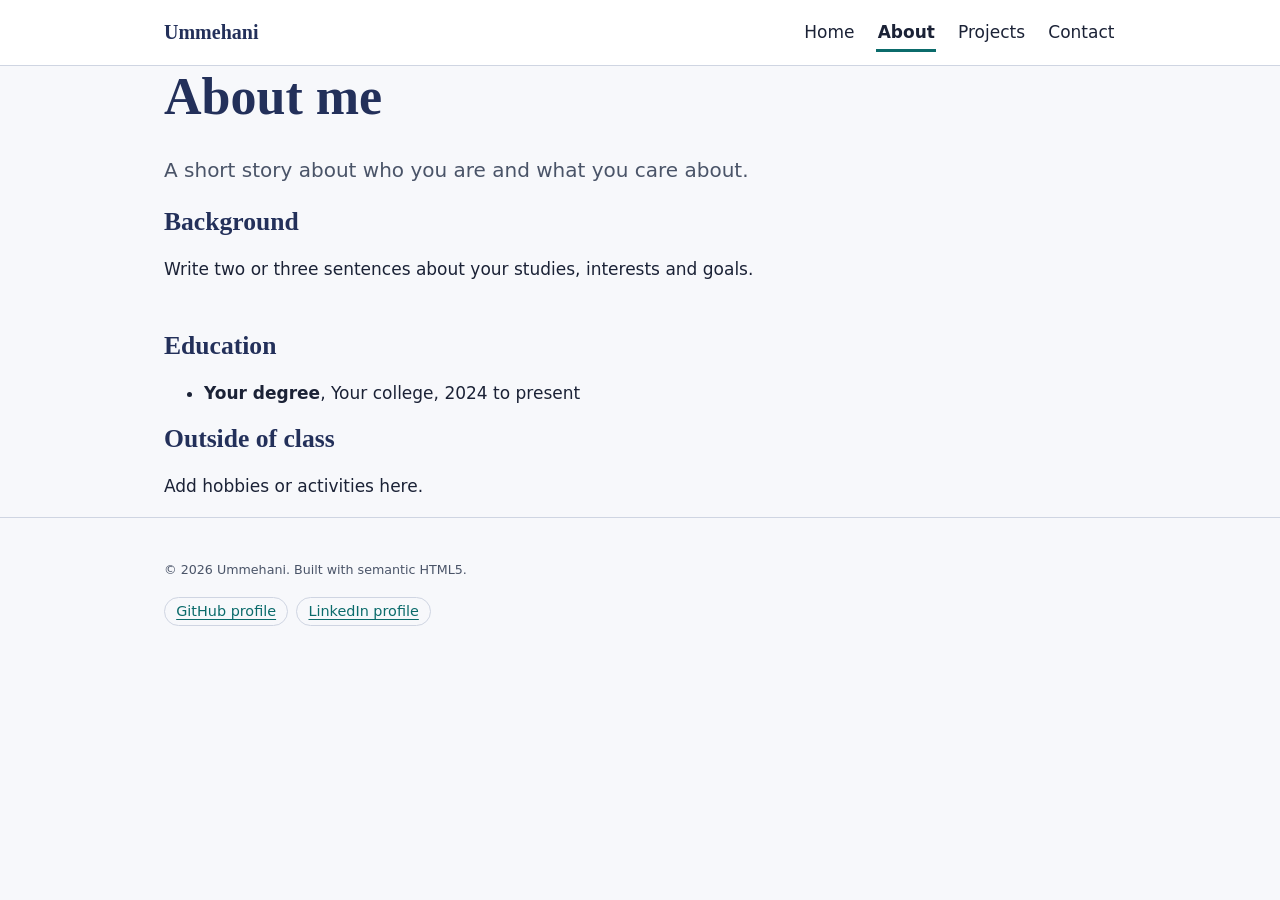
==== about.html @ 4abf3252 "Add portfolio files" ====
<!DOCTYPE html>
<html lang="en">
<head>
<meta charset="utf-8">
<meta name="viewport" content="width=device-width, initial-scale=1">
<title>About | Ummehani – Portfolio</title>
<meta name="description" content="Learn about Ummehani: background, education, skills and interests.">
<meta name="robots" content="index, follow">
<meta name="author" content="Ummehani">
<link rel="canonical" href="https://example.com/about.html">
<meta property="og:type" content="website">
<meta property="og:title" content="About | Ummehani – Portfolio">
<meta property="og:description" content="Learn about Ummehani: background, education, skills and interests.">
<meta property="og:url" content="https://example.com/about.html">
<link rel="stylesheet" href="styles.css">
</head>
<body>
<a class="skip-link" href="#main">Skip to main content</a>
<header class="site-header" role="banner">
<div class="wrap">
<a class="brand" href="index.html">Ummehani</a>
<nav class="nav" aria-label="Primary"><ul><li><a href="index.html">Home</a></li><li><a href="about.html" aria-current="page">About</a></li><li><a href="projects.html">Projects</a></li><li><a href="contact.html">Contact</a></li></ul></nav>
</div>
</header>
<main id="main" class="wrap">
<article aria-labelledby="about-title">
<header>
<h1 id="about-title">About me</h1>
<p class="lead">A short story about who you are and what you care about.</p>
</header>
<section aria-labelledby="bg-title">
<h2 id="bg-title">Background</h2>
<p>Write two or three sentences about your studies, interests and goals.</p>
</section>
<section aria-labelledby="edu-title">
<h2 id="edu-title">Education</h2>
<ul>
<li><strong>Your degree</strong>, Your college, <time datetime="2024">2024</time> to present</li>
</ul>
</section>
<aside aria-labelledby="fun-title">
<h2 id="fun-title">Outside of class</h2>
<p>Add hobbies or activities here.</p>
</aside>
</article>
</main>
<footer class="site-footer" role="contentinfo">
<div class="wrap">
<p><small>&copy; 2026 Ummehani. Built with semantic HTML5.</small></p>
<nav aria-label="Social links"><ul class="tags">
<li><a href="https://github.com/your-username">GitHub profile</a></li>
<li><a href="https://www.linkedin.com/in/your-username">LinkedIn profile</a></li>
</ul></nav>
</div>
</footer>

</body>
</html>
---- styles.css ----
:root{--bg:#f7f8fb;--surface:#fff;--ink:#1b2236;--muted:#4a5468;--brand:#23305a;--accent:#0b6b6b;--line:#cfd5e2;--focus:#b45309}
@media (prefers-color-scheme:dark){:root{--bg:#10141f;--surface:#181e2e;--ink:#eef1f8;--muted:#b7bfd1;--brand:#9db4ff;--accent:#5fd0c8;--line:#34405c;--focus:#fbbf24}}
*{box-sizing:border-box}
html{scroll-behavior:smooth}
body{margin:0;background:var(--bg);color:var(--ink);font:1.0625rem/1.65 system-ui,-apple-system,"Segoe UI",Roboto,sans-serif}
h1,h2,h3{font-family:"Iowan Old Style",Georgia,serif;line-height:1.2;color:var(--brand);margin:0 0 .5em}
h1{font-size:clamp(2rem,5vw,3.25rem)}h2{font-size:1.6rem}h3{font-size:1.2rem}
a{color:var(--accent);text-underline-offset:3px}
a:focus-visible,button:focus-visible,input:focus-visible,textarea:focus-visible,select:focus-visible{outline:3px solid var(--focus);outline-offset:3px}
.skip-link{position:absolute;left:1rem;top:-4rem;background:var(--brand);color:var(--bg);padding:.6rem 1rem;z-index:10}
.skip-link:focus{top:1rem}
.wrap{max-width:62rem;margin:0 auto;padding:0 1.25rem}
.site-header{border-bottom:1px solid var(--line);background:var(--surface)}
.site-header .wrap{display:flex;flex-wrap:wrap;gap:1rem;align-items:center;justify-content:space-between;padding-block:1rem}
.brand{font-family:Georgia,serif;font-weight:700;font-size:1.25rem;color:var(--brand);text-decoration:none}
.nav ul{display:flex;flex-wrap:wrap;gap:.25rem 1.25rem;list-style:none;margin:0;padding:0}
.nav a{color:var(--ink);text-decoration:none;padding:.4rem .1rem;border-bottom:3px solid transparent}
.nav a:hover{border-color:var(--line)}
.nav a[aria-current="page"]{border-color:var(--accent);font-weight:600}
main{padding-block:3rem}
.lead{font-size:1.25rem;color:var(--muted);max-width:40rem}
.btn{display:inline-block;background:var(--brand);color:var(--bg);padding:.75rem 1.4rem;border:0;border-radius:6px;font:inherit;font-weight:600;text-decoration:none;cursor:pointer}
.btn:hover{filter:brightness(1.15)}
.grid{display:grid;gap:1.5rem;grid-template-columns:repeat(auto-fit,minmax(16rem,1fr));margin-top:1.5rem}
article.card{background:var(--surface);border:1px solid var(--line);border-radius:8px;padding:1.25rem}
.tags{list-style:none;display:flex;flex-wrap:wrap;gap:.5rem;padding:0;margin:.75rem 0 0}
.tags li{border:1px solid var(--line);border-radius:99px;padding:.1rem .7rem;font-size:.9rem;color:var(--muted)}
section+section{margin-top:3rem}
form{display:grid;gap:1.25rem;max-width:36rem}
fieldset{border:1px solid var(--line);border-radius:8px;padding:1.25rem;display:grid;gap:1.25rem}
legend{font-weight:700;padding:0 .5rem;color:var(--brand)}
label{display:block;font-weight:600;margin-bottom:.3rem}
.hint{display:block;font-weight:400;color:var(--muted);font-size:.9rem}
input,textarea,select{width:100%;font:inherit;color:var(--ink);background:var(--surface);border:2px solid var(--muted);border-radius:6px;padding:.65rem .75rem}
.req{color:var(--accent)}
.status{padding:.75rem 1rem;border-left:4px solid var(--accent);background:var(--surface)}
.status:empty{display:none}
.site-footer{border-top:1px solid var(--line);padding-block:1.5rem;color:var(--muted);font-size:.95rem}
@media (prefers-reduced-motion:reduce){html{scroll-behavior:auto}*{transition:none!important}}
.visually-hidden{position:absolute!important;width:1px;height:1px;overflow:hidden;clip:rect(0 0 0 0);white-space:nowrap}
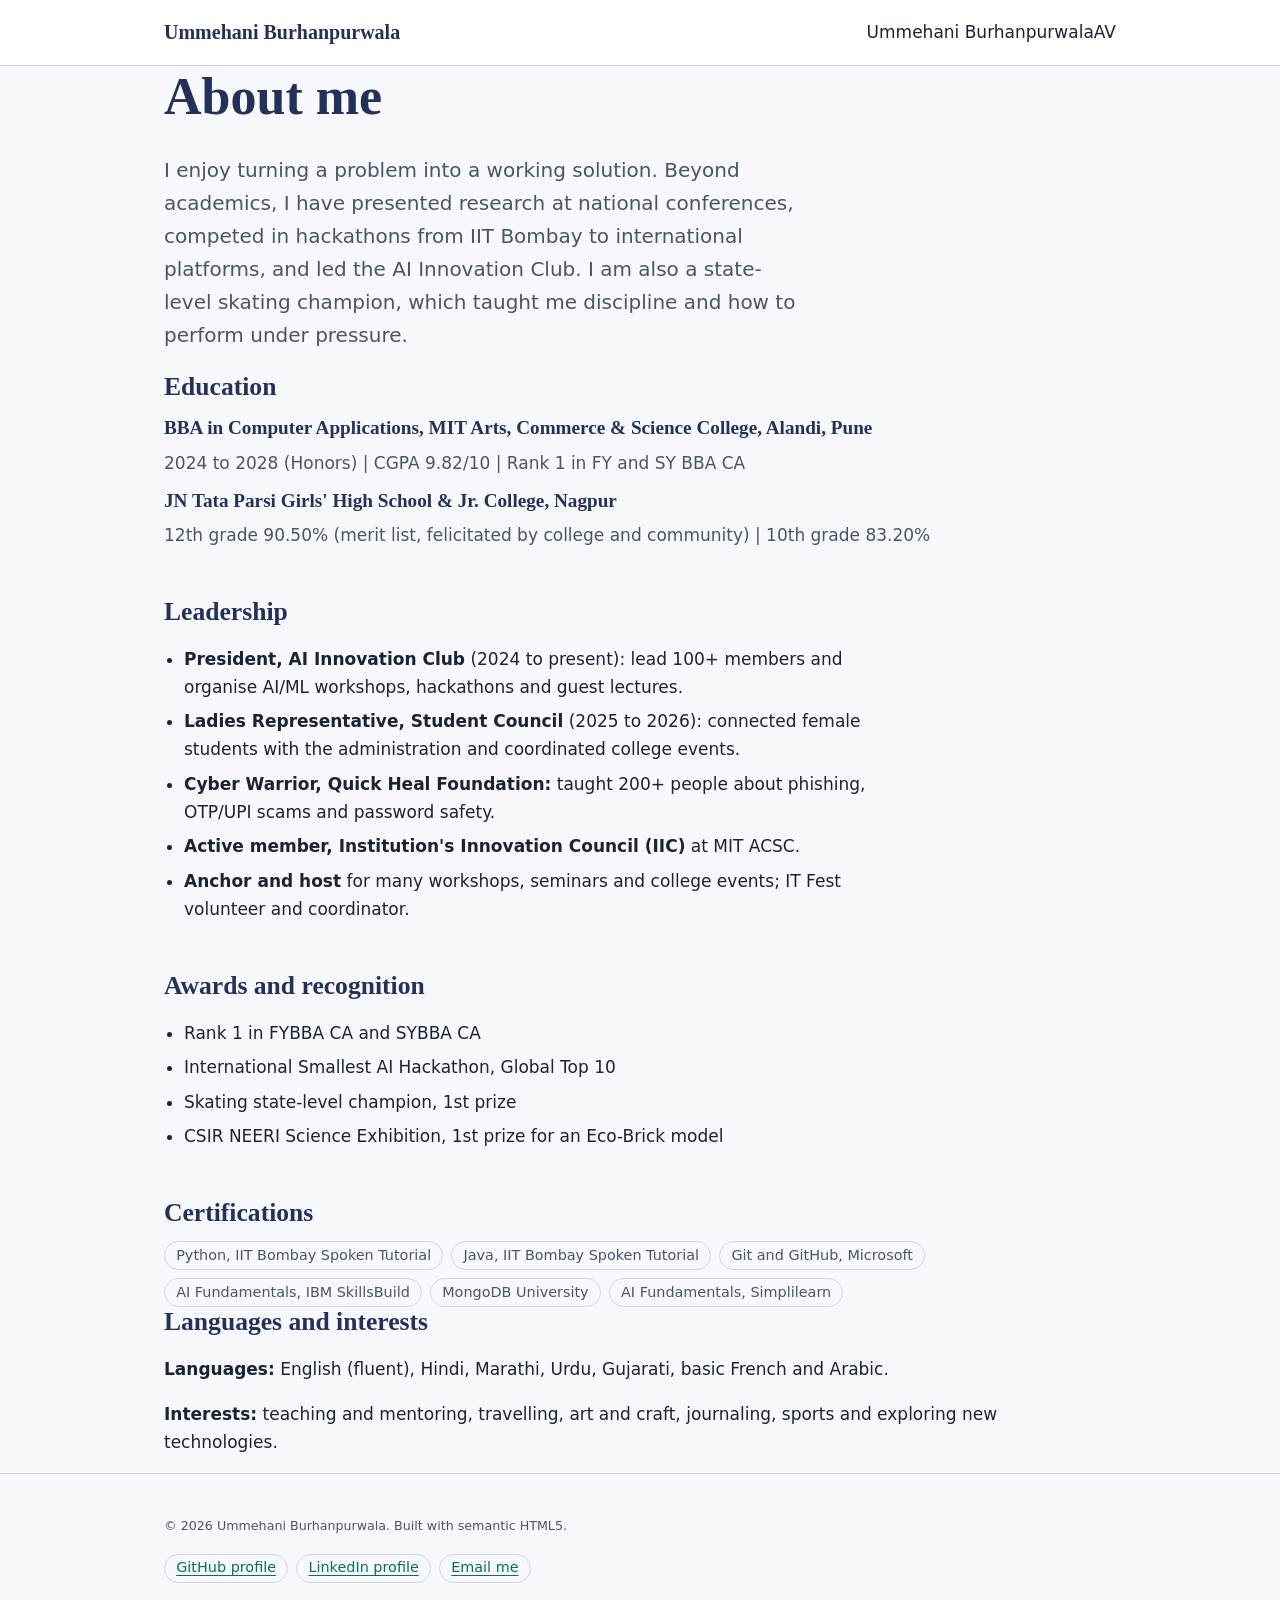
==== commit a9fb9c0c: "Update portfolio with resume details" ====
--- a/about.html
+++ b/about.html
@@ -3,53 +3,77 @@
 <head>
 <meta charset="utf-8">
 <meta name="viewport" content="width=device-width, initial-scale=1">
-<title>About | Ummehani – Portfolio</title>
-<meta name="description" content="Learn about Ummehani: background, education, skills and interests.">
+<title>About | Ummehani Burhanpurwala – Portfolio</title>
+<meta name="description" content="About Ummehani Burhanpurwala: education, leadership, awards, certifications and interests.">
 <meta name="robots" content="index, follow">
-<meta name="author" content="Ummehani">
-<link rel="canonical" href="https://example.com/about.html">
+<meta name="author" content="Ummehani Burhanpurwala">
+<link rel="canonical" href="https://ummehani-burhanpurwala.github.io/thiranex_portfoilio/about.html">
 <meta property="og:type" content="website">
-<meta property="og:title" content="About | Ummehani – Portfolio">
-<meta property="og:description" content="Learn about Ummehani: background, education, skills and interests.">
-<meta property="og:url" content="https://example.com/about.html">
+<meta property="og:title" content="About | Ummehani Burhanpurwala – Portfolio">
+<meta property="og:description" content="About Ummehani Burhanpurwala: education, leadership, awards, certifications and interests.">
+<meta property="og:url" content="https://ummehani-burhanpurwala.github.io/thiranex_portfoilio/about.html">
 <link rel="stylesheet" href="styles.css">
 </head>
 <body>
 <a class="skip-link" href="#main">Skip to main content</a>
 <header class="site-header" role="banner">
 <div class="wrap">
-<a class="brand" href="index.html">Ummehani</a>
-<nav class="nav" aria-label="Primary"><ul><li><a href="index.html">Home</a></li><li><a href="about.html" aria-current="page">About</a></li><li><a href="projects.html">Projects</a></li><li><a href="contact.html">Contact</a></li></ul></nav>
+<a class="brand" href="index.html">Ummehani Burhanpurwala</a>
+<nav class="nav" aria-label="Primary"><ul>Ummehani BurhanpurwalaAV</ul></nav>
 </div>
 </header>
 <main id="main" class="wrap">
 <article aria-labelledby="about-title">
 <header>
 <h1 id="about-title">About me</h1>
-<p class="lead">A short story about who you are and what you care about.</p>
+<p class="lead">I enjoy turning a problem into a working solution. Beyond academics, I have presented research at national conferences, competed in hackathons from IIT Bombay to international platforms, and led the AI Innovation Club. I am also a state-level skating champion, which taught me discipline and how to perform under pressure.</p>
 </header>
-<section aria-labelledby="bg-title">
-<h2 id="bg-title">Background</h2>
-<p>Write two or three sentences about your studies, interests and goals.</p>
-</section>
 <section aria-labelledby="edu-title">
 <h2 id="edu-title">Education</h2>
-<ul>
-<li><strong>Your degree</strong>, Your college, <time datetime="2024">2024</time> to present</li>
+<h3>BBA in Computer Applications, MIT Arts, Commerce &amp; Science College, Alandi, Pune</h3>
+<p class="meta"><time datetime="2024">2024</time> to <time datetime="2028">2028</time> (Honors) | CGPA 9.82/10 | Rank 1 in FY and SY BBA CA</p>
+<h3>JN Tata Parsi Girls' High School &amp; Jr. College, Nagpur</h3>
+<p class="meta">12th grade 90.50% (merit list, felicitated by college and community) | 10th grade 83.20%</p>
+</section>
+<section aria-labelledby="lead-title">
+<h2 id="lead-title">Leadership</h2>
+<ul class="list">
+<li><strong>President, AI Innovation Club</strong> (2024 to present): lead 100+ members and organise AI/ML workshops, hackathons and guest lectures.</li>
+<li><strong>Ladies Representative, Student Council</strong> (2025 to 2026): connected female students with the administration and coordinated college events.</li>
+<li><strong>Cyber Warrior, Quick Heal Foundation:</strong> taught 200+ people about phishing, OTP/UPI scams and password safety.</li>
+<li><strong>Active member, Institution's Innovation Council (IIC)</strong> at MIT ACSC.</li>
+<li><strong>Anchor and host</strong> for many workshops, seminars and college events; IT Fest volunteer and coordinator.</li>
 </ul>
 </section>
-<aside aria-labelledby="fun-title">
-<h2 id="fun-title">Outside of class</h2>
-<p>Add hobbies or activities here.</p>
+<section aria-labelledby="award-title">
+<h2 id="award-title">Awards and recognition</h2>
+<ul class="list">
+<li>Rank 1 in FYBBA CA and SYBBA CA</li>
+<li>International Smallest AI Hackathon, Global Top 10</li>
+<li>Skating state-level champion, 1st prize</li>
+<li>CSIR NEERI Science Exhibition, 1st prize for an Eco-Brick model</li>
+</ul>
+</section>
+<section aria-labelledby="cert-title">
+<h2 id="cert-title">Certifications</h2>
+<ul class="tags">
+<li>Python, IIT Bombay Spoken Tutorial</li><li>Java, IIT Bombay Spoken Tutorial</li><li>Git and GitHub, Microsoft</li><li>AI Fundamentals, IBM SkillsBuild</li><li>MongoDB University</li><li>AI Fundamentals, Simplilearn</li>
+</ul>
+</section>
+<aside aria-labelledby="more-title">
+<h2 id="more-title">Languages and interests</h2>
+<p><strong>Languages:</strong> English (fluent), Hindi, Marathi, Urdu, Gujarati, basic French and Arabic.</p>
+<p><strong>Interests:</strong> teaching and mentoring, travelling, art and craft, journaling, sports and exploring new technologies.</p>
 </aside>
 </article>
 </main>
 <footer class="site-footer" role="contentinfo">
 <div class="wrap">
-<p><small>&copy; 2026 Ummehani. Built with semantic HTML5.</small></p>
+<p><small>&copy; 2026 Ummehani Burhanpurwala. Built with semantic HTML5.</small></p>
 <nav aria-label="Social links"><ul class="tags">
-<li><a href="https://github.com/your-username">GitHub profile</a></li>
-<li><a href="https://www.linkedin.com/in/your-username">LinkedIn profile</a></li>
+<li><a href="https://github.com/Ummehani-Burhanpurwala">GitHub profile</a></li>
+<li><a href="https://www.linkedin.com/in/ummehani-burhanpurwala">LinkedIn profile</a></li>
+<li><a href="mailto:ummehaniburhanpurwala8@gmail.com">Email me</a></li>
 </ul></nav>
 </div>
 </footer>
--- a/styles.css
+++ b/styles.css
@@ -38,3 +38,8 @@
 .site-footer{border-top:1px solid var(--line);padding-block:1.5rem;color:var(--muted);font-size:.95rem}
 @media (prefers-reduced-motion:reduce){html{scroll-behavior:auto}*{transition:none!important}}
 .visually-hidden{position:absolute!important;width:1px;height:1px;overflow:hidden;clip:rect(0 0 0 0);white-space:nowrap}
+.meta{color:var(--muted);margin:0 0 .75rem}
+ul.list{padding-left:1.25rem;max-width:44rem}
+ul.list li{margin-bottom:.4rem}
+.stats{display:flex;flex-wrap:wrap;gap:1rem 2.5rem;margin:1.5rem 0 0;padding:0;list-style:none}
+.stats strong{display:block;font-family:Georgia,serif;font-size:1.6rem;color:var(--brand)}
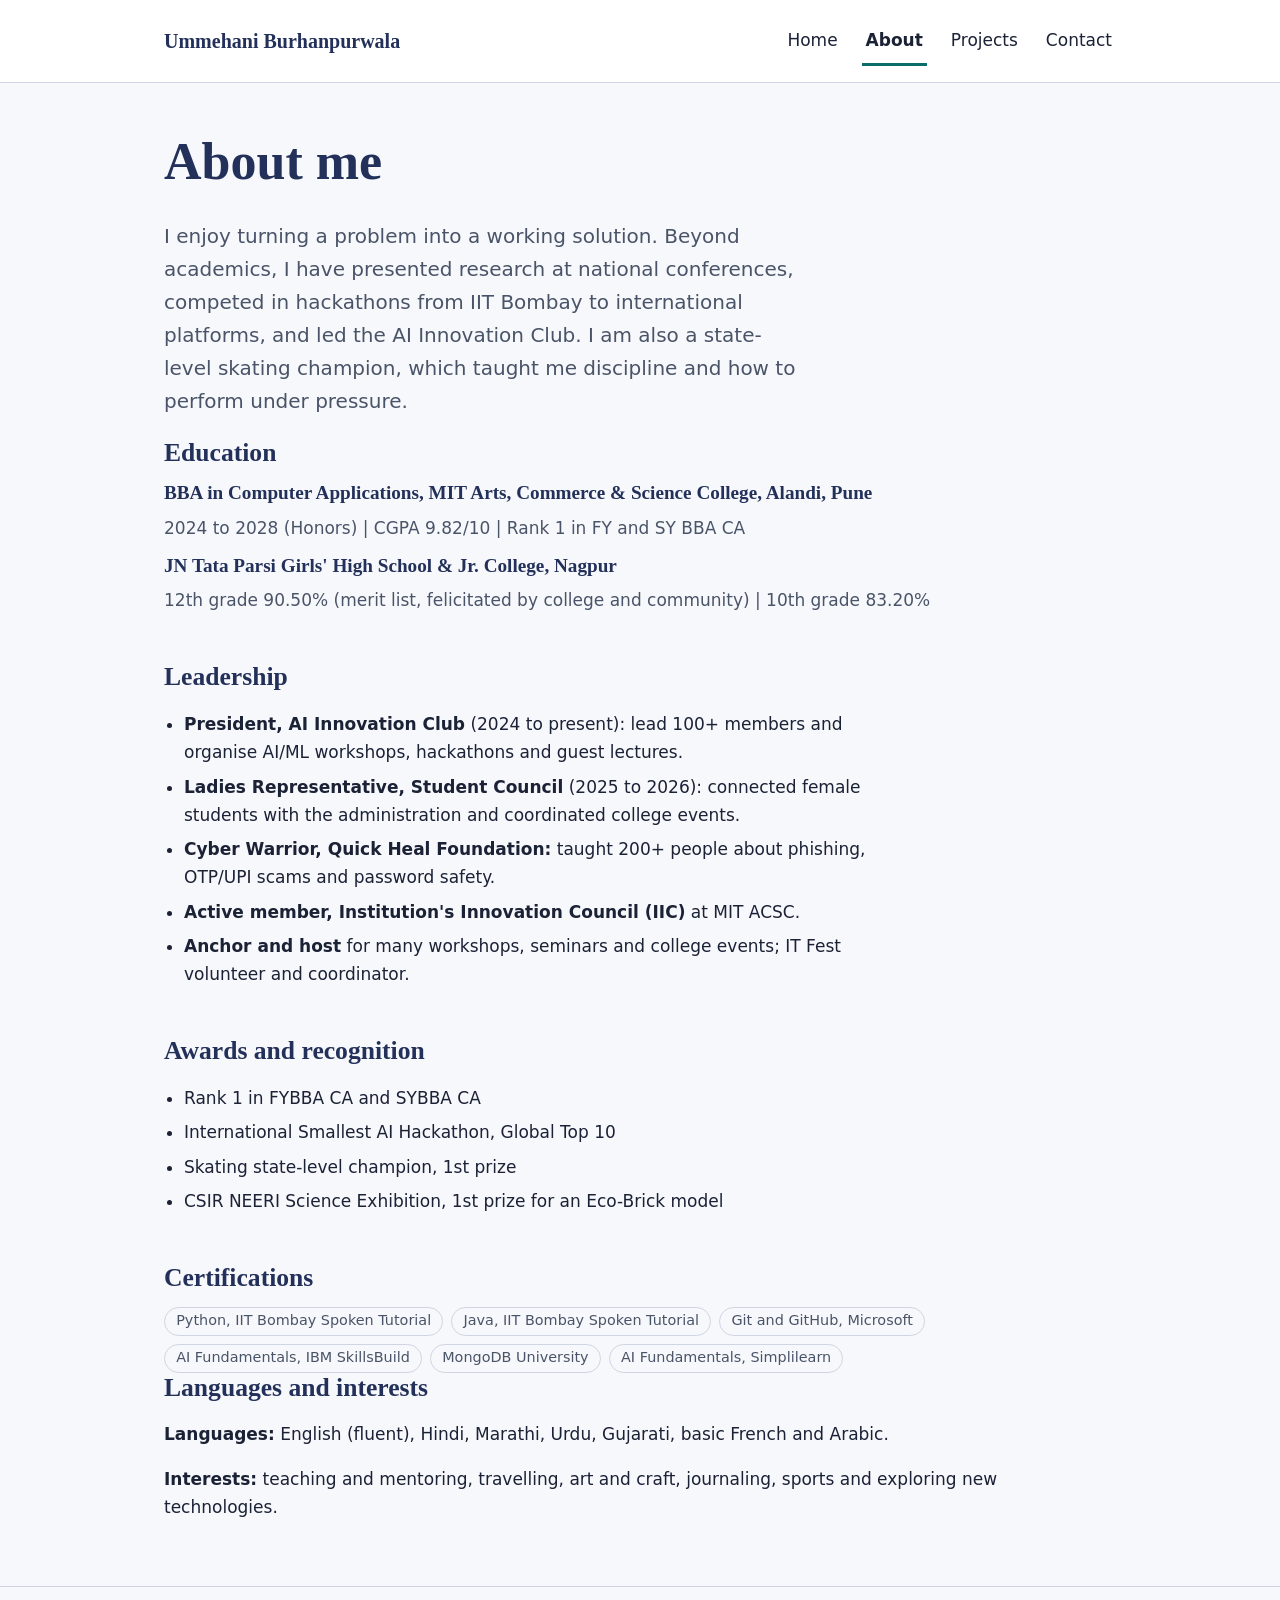
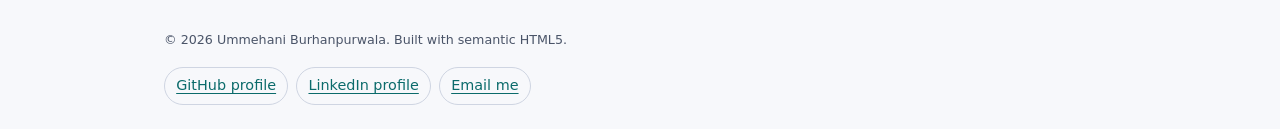
==== commit 2fdd7724: "Fix navigation and spacing bugs" ====
--- a/about.html
+++ b/about.html
@@ -12,6 +12,9 @@
 <meta property="og:title" content="About | Ummehani Burhanpurwala – Portfolio">
 <meta property="og:description" content="About Ummehani Burhanpurwala: education, leadership, awards, certifications and interests.">
 <meta property="og:url" content="https://ummehani-burhanpurwala.github.io/thiranex_portfoilio/about.html">
+<link rel="icon" href="data:image/svg+xml,%3Csvg xmlns=%27http://www.w3.org/2000/svg%27 viewBox=%270 0 100 100%27%3E%3Crect width=%27100%27 height=%27100%27 rx=%2722%27 fill=%27%2323305a%27/%3E%3Ctext x=%2750%27 y=%2772%27 font-size=%2760%27 text-anchor=%27middle%27 fill=%27white%27 font-family=%27Georgia%27%3EU%3C/text%3E%3C/svg%3E">
+<meta name="theme-color" content="#23305a">
+<meta name="color-scheme" content="light dark">
 <link rel="stylesheet" href="styles.css">
 </head>
 <body>
@@ -19,7 +22,7 @@
 <header class="site-header" role="banner">
 <div class="wrap">
 <a class="brand" href="index.html">Ummehani Burhanpurwala</a>
-<nav class="nav" aria-label="Primary"><ul>Ummehani BurhanpurwalaAV</ul></nav>
+<nav class="nav" aria-label="Primary"><ul><li><a href="index.html">Home</a></li><li><a href="about.html" aria-current="page">About</a></li><li><a href="projects.html">Projects</a></li><li><a href="contact.html">Contact</a></li></ul></nav>
 </div>
 </header>
 <main id="main" class="wrap">
--- a/styles.css
+++ b/styles.css
@@ -17,7 +17,7 @@
 .nav a{color:var(--ink);text-decoration:none;padding:.4rem .1rem;border-bottom:3px solid transparent}
 .nav a:hover{border-color:var(--line)}
 .nav a[aria-current="page"]{border-color:var(--accent);font-weight:600}
-main{padding-block:3rem}
+main.wrap{padding-top:3rem;padding-bottom:3rem}
 .lead{font-size:1.25rem;color:var(--muted);max-width:40rem}
 .btn{display:inline-block;background:var(--brand);color:var(--bg);padding:.75rem 1.4rem;border:0;border-radius:6px;font:inherit;font-weight:600;text-decoration:none;cursor:pointer}
 .btn:hover{filter:brightness(1.15)}
@@ -43,3 +43,7 @@
 ul.list li{margin-bottom:.4rem}
 .stats{display:flex;flex-wrap:wrap;gap:1rem 2.5rem;margin:1.5rem 0 0;padding:0;list-style:none}
 .stats strong{display:block;font-family:Georgia,serif;font-size:1.6rem;color:var(--brand)}
+.tags+h3{margin-top:1.75rem}
+.nav a{display:inline-block;padding:.6rem .25rem}
+.site-footer a{display:inline-block;padding:.3rem 0}
+.card h3{margin-top:0}
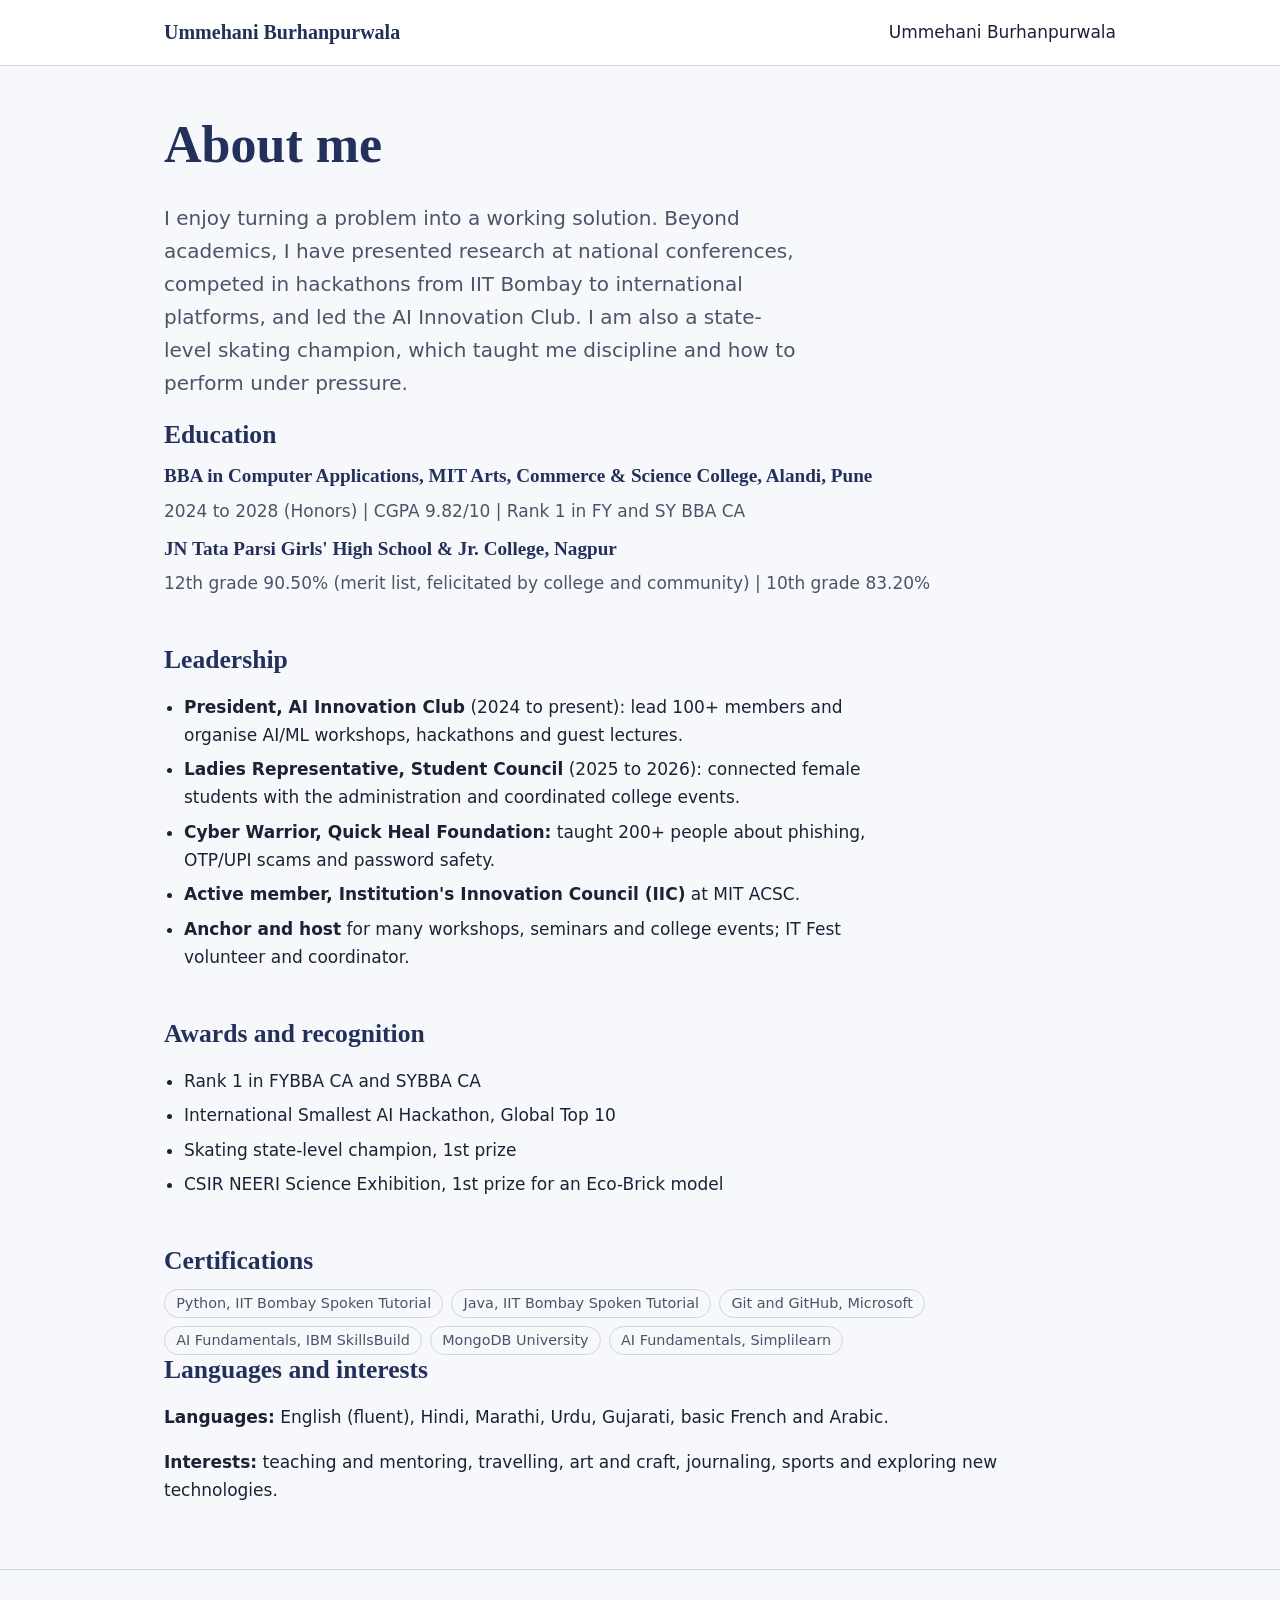
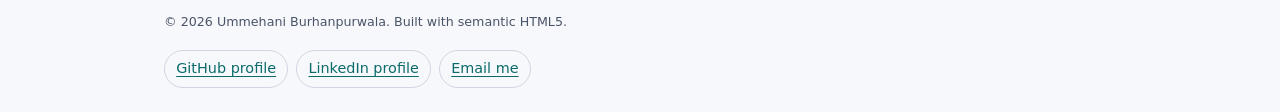
==== commit 0f602838: "Update about.html" ====
--- a/about.html
+++ b/about.html
@@ -12,9 +12,6 @@
 <meta property="og:title" content="About | Ummehani Burhanpurwala – Portfolio">
 <meta property="og:description" content="About Ummehani Burhanpurwala: education, leadership, awards, certifications and interests.">
 <meta property="og:url" content="https://ummehani-burhanpurwala.github.io/thiranex_portfoilio/about.html">
-<link rel="icon" href="data:image/svg+xml,%3Csvg xmlns=%27http://www.w3.org/2000/svg%27 viewBox=%270 0 100 100%27%3E%3Crect width=%27100%27 height=%27100%27 rx=%2722%27 fill=%27%2323305a%27/%3E%3Ctext x=%2750%27 y=%2772%27 font-size=%2760%27 text-anchor=%27middle%27 fill=%27white%27 font-family=%27Georgia%27%3EU%3C/text%3E%3C/svg%3E">
-<meta name="theme-color" content="#23305a">
-<meta name="color-scheme" content="light dark">
 <link rel="stylesheet" href="styles.css">
 </head>
 <body>
@@ -22,7 +19,7 @@
 <header class="site-header" role="banner">
 <div class="wrap">
 <a class="brand" href="index.html">Ummehani Burhanpurwala</a>
-<nav class="nav" aria-label="Primary"><ul><li><a href="index.html">Home</a></li><li><a href="about.html" aria-current="page">About</a></li><li><a href="projects.html">Projects</a></li><li><a href="contact.html">Contact</a></li></ul></nav>
+<nav class="nav" aria-label="Primary"><ul>Ummehani Burhanpurwala</ul></nav>
 </div>
 </header>
 <main id="main" class="wrap">
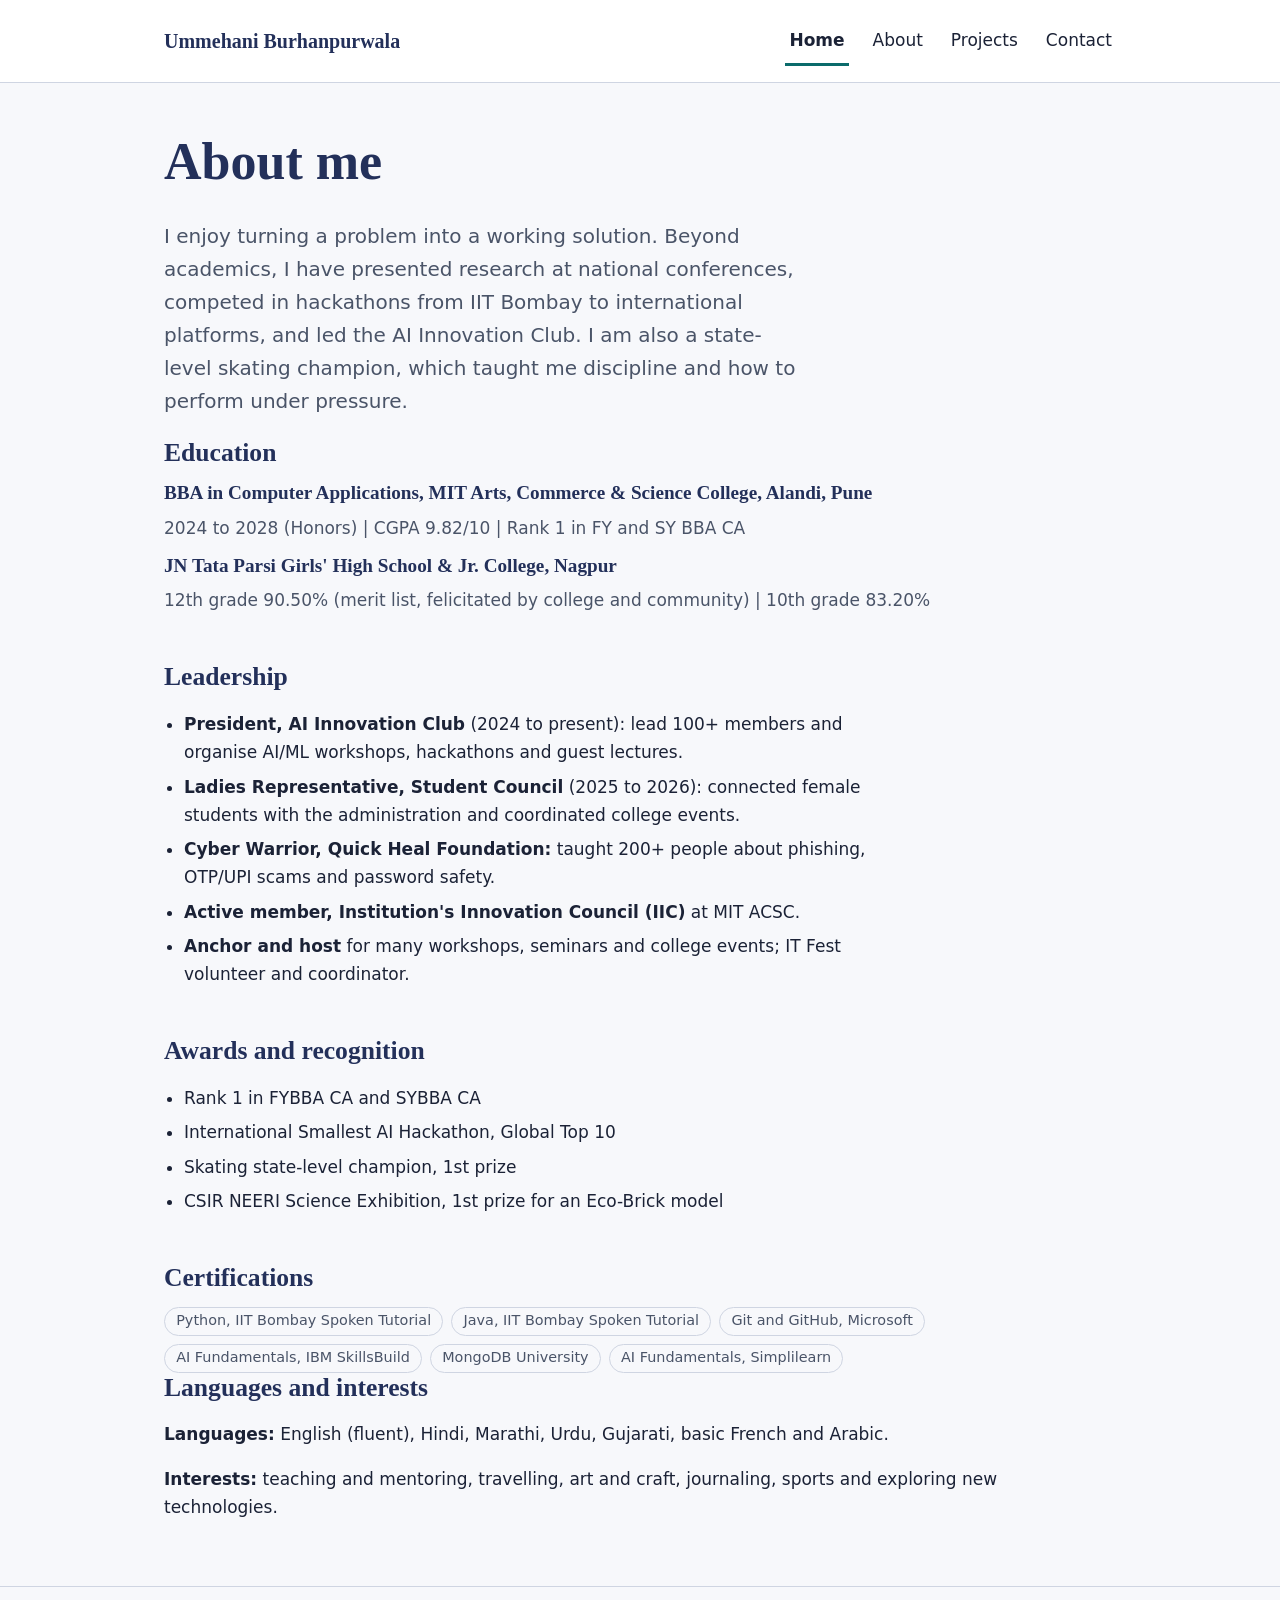
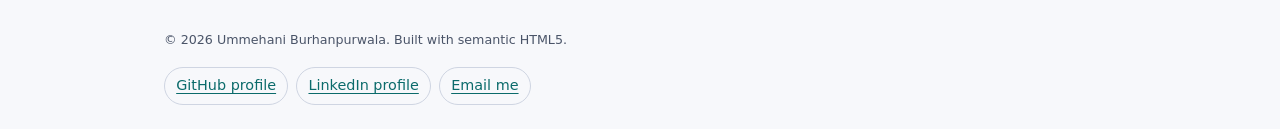
==== commit 6e406720: "Update about.html" ====
--- a/about.html
+++ b/about.html
@@ -19,7 +19,7 @@
 <header class="site-header" role="banner">
 <div class="wrap">
 <a class="brand" href="index.html">Ummehani Burhanpurwala</a>
-<nav class="nav" aria-label="Primary"><ul>Ummehani Burhanpurwala</ul></nav>
+<nav class="nav" aria-label="Primary"><ul><li><a href="index.html" aria-current="page">Home</a></li><li><a href="about.html">About</a></li><li><a href="projects.html">Projects</a></li><li><a href="contact.html">Contact</a></li></ul></nav>
 </div>
 </header>
 <main id="main" class="wrap">
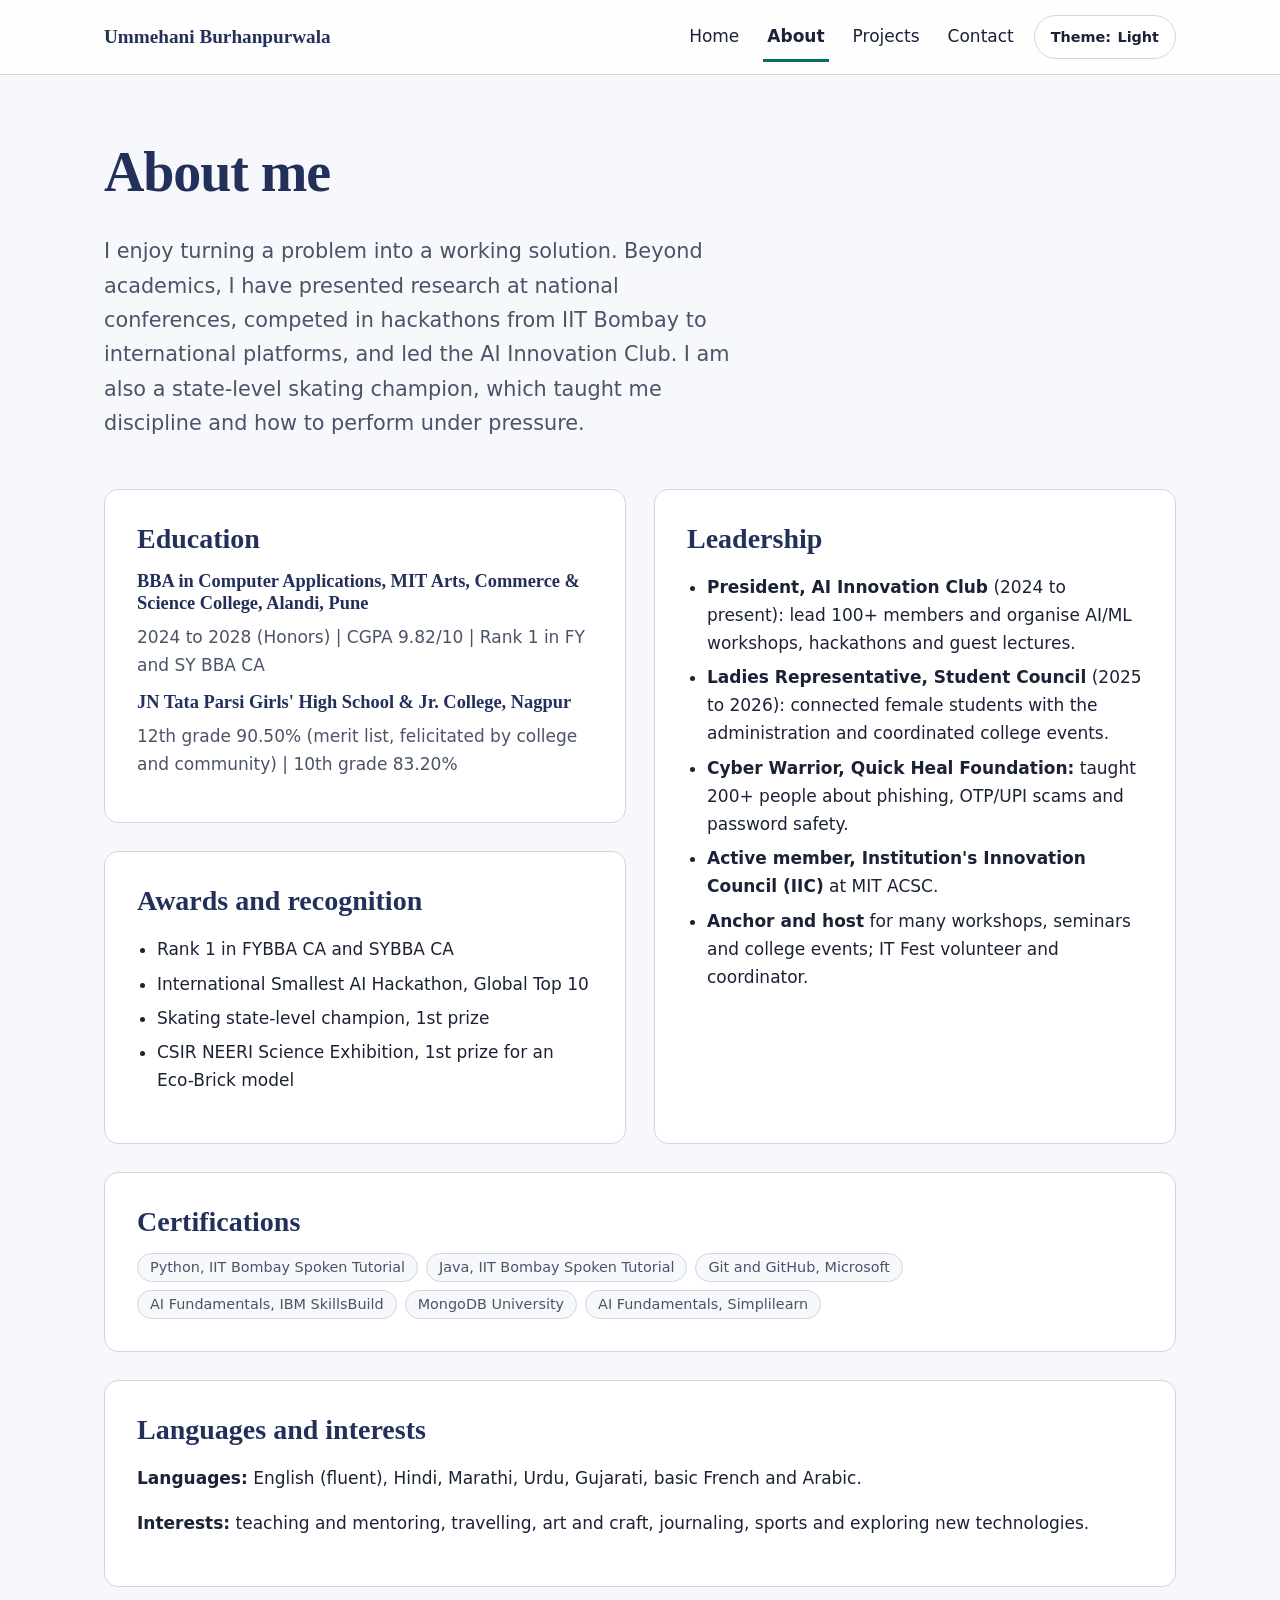
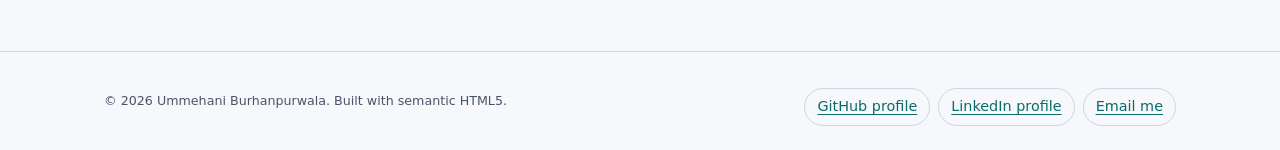
==== commit 4abdda37: "Add files via upload" ====
--- a/about.html
+++ b/about.html
@@ -12,14 +12,19 @@
 <meta property="og:title" content="About | Ummehani Burhanpurwala – Portfolio">
 <meta property="og:description" content="About Ummehani Burhanpurwala: education, leadership, awards, certifications and interests.">
 <meta property="og:url" content="https://ummehani-burhanpurwala.github.io/thiranex_portfoilio/about.html">
+<link rel="icon" href="data:image/svg+xml,%3Csvg xmlns=%27http://www.w3.org/2000/svg%27 viewBox=%270 0 100 100%27%3E%3Crect width=%27100%27 height=%27100%27 rx=%2722%27 fill=%27%2323305a%27/%3E%3Ctext x=%2750%27 y=%2772%27 font-size=%2760%27 text-anchor=%27middle%27 fill=%27white%27 font-family=%27Georgia%27%3EU%3C/text%3E%3C/svg%3E">
+<meta name="theme-color" content="#23305a">
+<meta name="color-scheme" content="light dark">
 <link rel="stylesheet" href="styles.css">
+<script src="theme.js"></script>
 </head>
-<body>
+<body class="about">
 <a class="skip-link" href="#main">Skip to main content</a>
 <header class="site-header" role="banner">
 <div class="wrap">
 <a class="brand" href="index.html">Ummehani Burhanpurwala</a>
-<nav class="nav" aria-label="Primary"><ul><li><a href="index.html" aria-current="page">Home</a></li><li><a href="about.html">About</a></li><li><a href="projects.html">Projects</a></li><li><a href="contact.html">Contact</a></li></ul></nav>
+<nav class="nav" aria-label="Primary"><ul><li><a href="index.html">Home</a></li><li><a href="about.html" aria-current="page">About</a></li><li><a href="projects.html">Projects</a></li><li><a href="contact.html">Contact</a></li></ul></nav>
+<button class="theme-toggle" id="theme-toggle" type="button" aria-pressed="false" aria-label="Toggle dark mode">Theme: <span>Light</span></button>
 </div>
 </header>
 <main id="main" class="wrap">
--- a/styles.css
+++ b/styles.css
@@ -1,49 +1,149 @@
-:root{--bg:#f7f8fb;--surface:#fff;--ink:#1b2236;--muted:#4a5468;--brand:#23305a;--accent:#0b6b6b;--line:#cfd5e2;--focus:#b45309}
-@media (prefers-color-scheme:dark){:root{--bg:#10141f;--surface:#181e2e;--ink:#eef1f8;--muted:#b7bfd1;--brand:#9db4ff;--accent:#5fd0c8;--line:#34405c;--focus:#fbbf24}}
-*{box-sizing:border-box}
-html{scroll-behavior:smooth}
-body{margin:0;background:var(--bg);color:var(--ink);font:1.0625rem/1.65 system-ui,-apple-system,"Segoe UI",Roboto,sans-serif}
-h1,h2,h3{font-family:"Iowan Old Style",Georgia,serif;line-height:1.2;color:var(--brand);margin:0 0 .5em}
-h1{font-size:clamp(2rem,5vw,3.25rem)}h2{font-size:1.6rem}h3{font-size:1.2rem}
+/* ==========================================================
+   Advanced CSS3 and responsive architecture
+   1 Tokens  2 Base  3 Header  4 Components  5 Page grids
+   6 Forms   7 Mobile-first breakpoints (600 / 900 / 1200)
+   ========================================================== */
+
+/* 1. TOKENS: light by default, dark via OS setting or toggle */
+:root{
+  --bg:#f7f8fb;--surface:#fff;--ink:#1b2236;--muted:#4a5468;--brand:#23305a;
+  --accent:#0b6b6b;--line:#cfd5e2;--focus:#b45309;
+  --shadow:0 1px 2px rgba(27,34,54,.06),0 10px 28px rgba(27,34,54,.08);
+  --r:14px;--max:72rem;
+  --gap:clamp(1rem,2.5vw,1.75rem);--pad:clamp(1.1rem,4vw,2.5rem);
+  --serif:"Iowan Old Style",Georgia,serif;
+  --sans:system-ui,-apple-system,"Segoe UI",Roboto,sans-serif;
+  color-scheme:light;
+}
+@media (prefers-color-scheme:dark){
+  :root:not([data-theme="light"]){
+    --bg:#10141f;--surface:#181e2e;--ink:#eef1f8;--muted:#b7bfd1;--brand:#9db4ff;
+    --accent:#5fd0c8;--line:#34405c;--focus:#fbbf24;
+    --shadow:0 1px 2px rgba(0,0,0,.4),0 10px 28px rgba(0,0,0,.35);
+    color-scheme:dark;
+  }
+}
+:root[data-theme="dark"]{
+  --bg:#10141f;--surface:#181e2e;--ink:#eef1f8;--muted:#b7bfd1;--brand:#9db4ff;
+  --accent:#5fd0c8;--line:#34405c;--focus:#fbbf24;
+  --shadow:0 1px 2px rgba(0,0,0,.4),0 10px 28px rgba(0,0,0,.35);
+  color-scheme:dark;
+}
+
+/* 2. BASE (mobile-first) */
+*,*::before,*::after{box-sizing:border-box}
+html{scroll-behavior:smooth;scroll-padding-top:5rem}
+body{
+  margin:0;min-height:100vh;
+  display:grid;grid-template-rows:auto 1fr auto;grid-template-columns:minmax(0,1fr); /* sticky footer */
+  background:var(--bg);color:var(--ink);
+  font:1rem/1.65 var(--sans);
+  transition:background-color .3s,color .3s;
+}
+h1,h2,h3{font-family:var(--serif);line-height:1.2;color:var(--brand);margin:0 0 .5em}
+h1{font-size:clamp(2rem,6vw,3.5rem);letter-spacing:-.02em}
+h2{font-size:clamp(1.4rem,3vw,1.75rem)}
+h3{font-size:1.15rem}
 a{color:var(--accent);text-underline-offset:3px}
+img{max-width:100%;height:auto}
 a:focus-visible,button:focus-visible,input:focus-visible,textarea:focus-visible,select:focus-visible{outline:3px solid var(--focus);outline-offset:3px}
-.skip-link{position:absolute;left:1rem;top:-4rem;background:var(--brand);color:var(--bg);padding:.6rem 1rem;z-index:10}
+.skip-link{position:absolute;left:1rem;top:-4rem;background:var(--brand);color:var(--bg);padding:.6rem 1rem;z-index:20;border-radius:6px}
 .skip-link:focus{top:1rem}
-.wrap{max-width:62rem;margin:0 auto;padding:0 1.25rem}
-.site-header{border-bottom:1px solid var(--line);background:var(--surface)}
-.site-header .wrap{display:flex;flex-wrap:wrap;gap:1rem;align-items:center;justify-content:space-between;padding-block:1rem}
-.brand{font-family:Georgia,serif;font-weight:700;font-size:1.25rem;color:var(--brand);text-decoration:none}
+.visually-hidden{position:absolute!important;width:1px;height:1px;overflow:hidden;clip:rect(0 0 0 0);white-space:nowrap}
+.wrap{width:100%;max-width:var(--max);margin-inline:auto;padding-inline:var(--pad)}
+main.wrap{padding-block:clamp(2rem,6vw,4rem)}
+.lead{font-size:clamp(1.1rem,2.2vw,1.3rem);color:var(--muted);max-width:40rem}
+.meta{color:var(--muted);margin:0 0 .75rem}
+ul.list{padding-left:1.25rem;max-width:44rem}
+ul.list li{margin-bottom:.4rem}
+main>section+section,article>section+section{margin-top:3rem}
+
+/* 3. HEADER: Flexbox, sticky with blur */
+.site-header{position:sticky;top:0;z-index:10;border-bottom:1px solid var(--line);background:var(--surface)}
+@supports (backdrop-filter:blur(8px)){
+  .site-header{background:color-mix(in srgb,var(--surface) 82%,transparent);backdrop-filter:blur(12px)}
+}
+.site-header .wrap{display:flex;flex-wrap:wrap;align-items:center;gap:.5rem 1rem;padding-block:.75rem}
+.brand{order:1;margin-right:auto;font-family:var(--serif);font-weight:700;font-size:1.2rem;color:var(--brand);text-decoration:none}
+.theme-toggle{order:2;display:inline-flex;align-items:center;gap:.4rem;min-height:44px;padding:.4rem 1rem;border:1.5px solid var(--line);border-radius:99px;background:var(--surface);color:var(--ink);font:600 .9rem var(--sans);cursor:pointer;transition:border-color .2s}
+.theme-toggle:hover{border-color:var(--accent)}
+.nav{order:3;flex-basis:100%}
 .nav ul{display:flex;flex-wrap:wrap;gap:.25rem 1.25rem;list-style:none;margin:0;padding:0}
-.nav a{color:var(--ink);text-decoration:none;padding:.4rem .1rem;border-bottom:3px solid transparent}
+.nav a{display:inline-block;padding:.6rem .25rem;color:var(--ink);text-decoration:none;border-bottom:3px solid transparent}
 .nav a:hover{border-color:var(--line)}
 .nav a[aria-current="page"]{border-color:var(--accent);font-weight:600}
-main.wrap{padding-top:3rem;padding-bottom:3rem}
-.lead{font-size:1.25rem;color:var(--muted);max-width:40rem}
-.btn{display:inline-block;background:var(--brand);color:var(--bg);padding:.75rem 1.4rem;border:0;border-radius:6px;font:inherit;font-weight:600;text-decoration:none;cursor:pointer}
-.btn:hover{filter:brightness(1.15)}
-.grid{display:grid;gap:1.5rem;grid-template-columns:repeat(auto-fit,minmax(16rem,1fr));margin-top:1.5rem}
-article.card{background:var(--surface);border:1px solid var(--line);border-radius:8px;padding:1.25rem}
+
+/* 4. COMPONENTS */
+.btn{display:inline-block;background:linear-gradient(135deg,var(--brand),var(--accent));color:var(--bg);padding:.8rem 1.5rem;border:0;border-radius:99px;font:inherit;font-weight:600;text-decoration:none;cursor:pointer;transition:transform .2s,box-shadow .2s}
+.btn:hover{transform:translateY(-2px);box-shadow:var(--shadow)}
 .tags{list-style:none;display:flex;flex-wrap:wrap;gap:.5rem;padding:0;margin:.75rem 0 0}
-.tags li{border:1px solid var(--line);border-radius:99px;padding:.1rem .7rem;font-size:.9rem;color:var(--muted)}
-section+section{margin-top:3rem}
+.tags li{border:1px solid var(--line);border-radius:99px;padding:.1rem .75rem;font-size:.9rem;color:var(--muted);background:var(--bg)}
+.tags+h3{margin-top:1.5rem}
+.grid{display:grid;gap:var(--gap);grid-template-columns:repeat(auto-fit,minmax(min(100%,17rem),1fr));margin-top:1.5rem}
+article.card{position:relative;display:flex;flex-direction:column;background:var(--surface);border:1px solid var(--line);border-radius:var(--r);padding:1.5rem;overflow:hidden;transition:transform .25s,box-shadow .25s}
+article.card::before{content:"";position:absolute;inset:0 0 auto;height:4px;background:linear-gradient(90deg,var(--brand),var(--accent))}
+article.card:hover{transform:translateY(-4px);box-shadow:var(--shadow)}
+.card h3{margin-top:.25rem}
+.card .tags{margin-top:auto;padding-top:.75rem}
+.card ul.list{flex:1}
+.stats{display:grid;grid-template-columns:repeat(auto-fit,minmax(9.5rem,1fr));gap:var(--gap);margin:2rem 0 0;padding:0;list-style:none}
+.stats li{padding:1rem 1.25rem;background:var(--surface);border:1px solid var(--line);border-radius:var(--r);color:var(--muted);font-size:.95rem}
+.stats strong{display:block;font:700 1.75rem var(--serif);color:var(--brand)}
+.panel,.home main>section:nth-child(n+2),.about article>section,.about aside{background:var(--surface);border:1px solid var(--line);border-radius:var(--r);padding:clamp(1.25rem,3vw,2rem)}
+.home main>section:nth-child(n+2) .tags:last-child{margin-bottom:0}
+.home main h1{background:linear-gradient(100deg,var(--brand),var(--accent));-webkit-background-clip:text;background-clip:text;color:transparent}
+.site-footer{border-top:1px solid var(--line);padding-block:1.5rem;color:var(--muted);font-size:.95rem}
+.site-footer .wrap{display:flex;flex-direction:column;gap:.75rem}
+.site-footer p{margin:0}
+.site-footer a{display:inline-block;padding:.3rem 0}
+
+/* 5. PAGE LAYOUTS: CSS Grid (single column on mobile) */
+.home main,.about article,.contact main{display:grid;gap:var(--gap)}
+.home main>section,.about article>section,.about aside{margin-top:0!important}
+.about article>header{grid-area:head}
+.about article>section:nth-of-type(1){grid-area:edu}
+.about article>section:nth-of-type(2){grid-area:lead}
+.about article>section:nth-of-type(3){grid-area:award}
+.about article>section:nth-of-type(4){grid-area:cert}
+.about aside{grid-area:more}
+.home main>section:nth-child(1){grid-area:hero}
+.home main>section:nth-child(2){grid-area:skills}
+.home main>section:nth-child(3){grid-area:intern}
+.about article,.home main{grid-template-columns:minmax(0,1fr)}
+.about article{grid-template-areas:"head" "edu" "lead" "award" "cert" "more"}
+.home main{grid-template-areas:"hero" "skills" "intern"}
+.contact main{grid-template-columns:minmax(0,1fr)}
+
+/* 6. FORMS */
 form{display:grid;gap:1.25rem;max-width:36rem}
-fieldset{border:1px solid var(--line);border-radius:8px;padding:1.25rem;display:grid;gap:1.25rem}
+fieldset{margin:0;min-width:0;border:1px solid var(--line);border-radius:var(--r);background:var(--surface);padding:1.25rem;display:grid;gap:1.25rem}
 legend{font-weight:700;padding:0 .5rem;color:var(--brand)}
 label{display:block;font-weight:600;margin-bottom:.3rem}
 .hint{display:block;font-weight:400;color:var(--muted);font-size:.9rem}
-input,textarea,select{width:100%;font:inherit;color:var(--ink);background:var(--surface);border:2px solid var(--muted);border-radius:6px;padding:.65rem .75rem}
+input,textarea,select{width:100%;font:inherit;color:var(--ink);background:var(--bg);border:2px solid var(--muted);border-radius:8px;padding:.65rem .75rem;transition:border-color .2s}
+input:focus,textarea:focus,select:focus{border-color:var(--accent)}
 .req{color:var(--accent)}
-.status{padding:.75rem 1rem;border-left:4px solid var(--accent);background:var(--surface)}
+.status{padding:.75rem 1rem;border-left:4px solid var(--accent);background:var(--surface);border-radius:0 8px 8px 0}
 .status:empty{display:none}
-.site-footer{border-top:1px solid var(--line);padding-block:1.5rem;color:var(--muted);font-size:.95rem}
-@media (prefers-reduced-motion:reduce){html{scroll-behavior:auto}*{transition:none!important}}
-.visually-hidden{position:absolute!important;width:1px;height:1px;overflow:hidden;clip:rect(0 0 0 0);white-space:nowrap}
-.meta{color:var(--muted);margin:0 0 .75rem}
-ul.list{padding-left:1.25rem;max-width:44rem}
-ul.list li{margin-bottom:.4rem}
-.stats{display:flex;flex-wrap:wrap;gap:1rem 2.5rem;margin:1.5rem 0 0;padding:0;list-style:none}
-.stats strong{display:block;font-family:Georgia,serif;font-size:1.6rem;color:var(--brand)}
-.tags+h3{margin-top:1.75rem}
-.nav a{display:inline-block;padding:.6rem .25rem}
-.site-footer a{display:inline-block;padding:.3rem 0}
-.card h3{margin-top:0}
+
+/* 7. MOBILE-FIRST BREAKPOINTS */
+@media (min-width:600px){                       /* tablet */
+  .nav{order:2;flex-basis:auto}
+  .theme-toggle{order:3}
+  .site-footer .wrap{flex-direction:row;justify-content:space-between;align-items:center}
+  .about article{grid-template-columns:repeat(2,minmax(0,1fr));grid-template-areas:"head head" "edu lead" "award lead" "cert cert" "more more"}
+}
+@media (min-width:900px){                       /* desktop */
+  .home main{grid-template-columns:7fr 5fr;grid-template-areas:"hero hero" "skills intern";align-items:start}
+  .contact main{grid-template-columns:5fr 7fr;grid-template-rows:auto 1fr;grid-template-areas:"title form" "lead form";column-gap:clamp(2rem,6vw,5rem);align-items:start}
+  .contact main>h1{grid-area:title}
+  .contact main>.lead{grid-area:lead}
+  .contact main>form{grid-area:form;max-width:none}
+}
+@media (min-width:1200px){ body{font-size:1.0625rem} }
+
+@media (prefers-reduced-motion:reduce){
+  html{scroll-behavior:auto}
+  *,*::before,*::after{transition:none!important}
+  .btn:hover,article.card:hover{transform:none}
+}
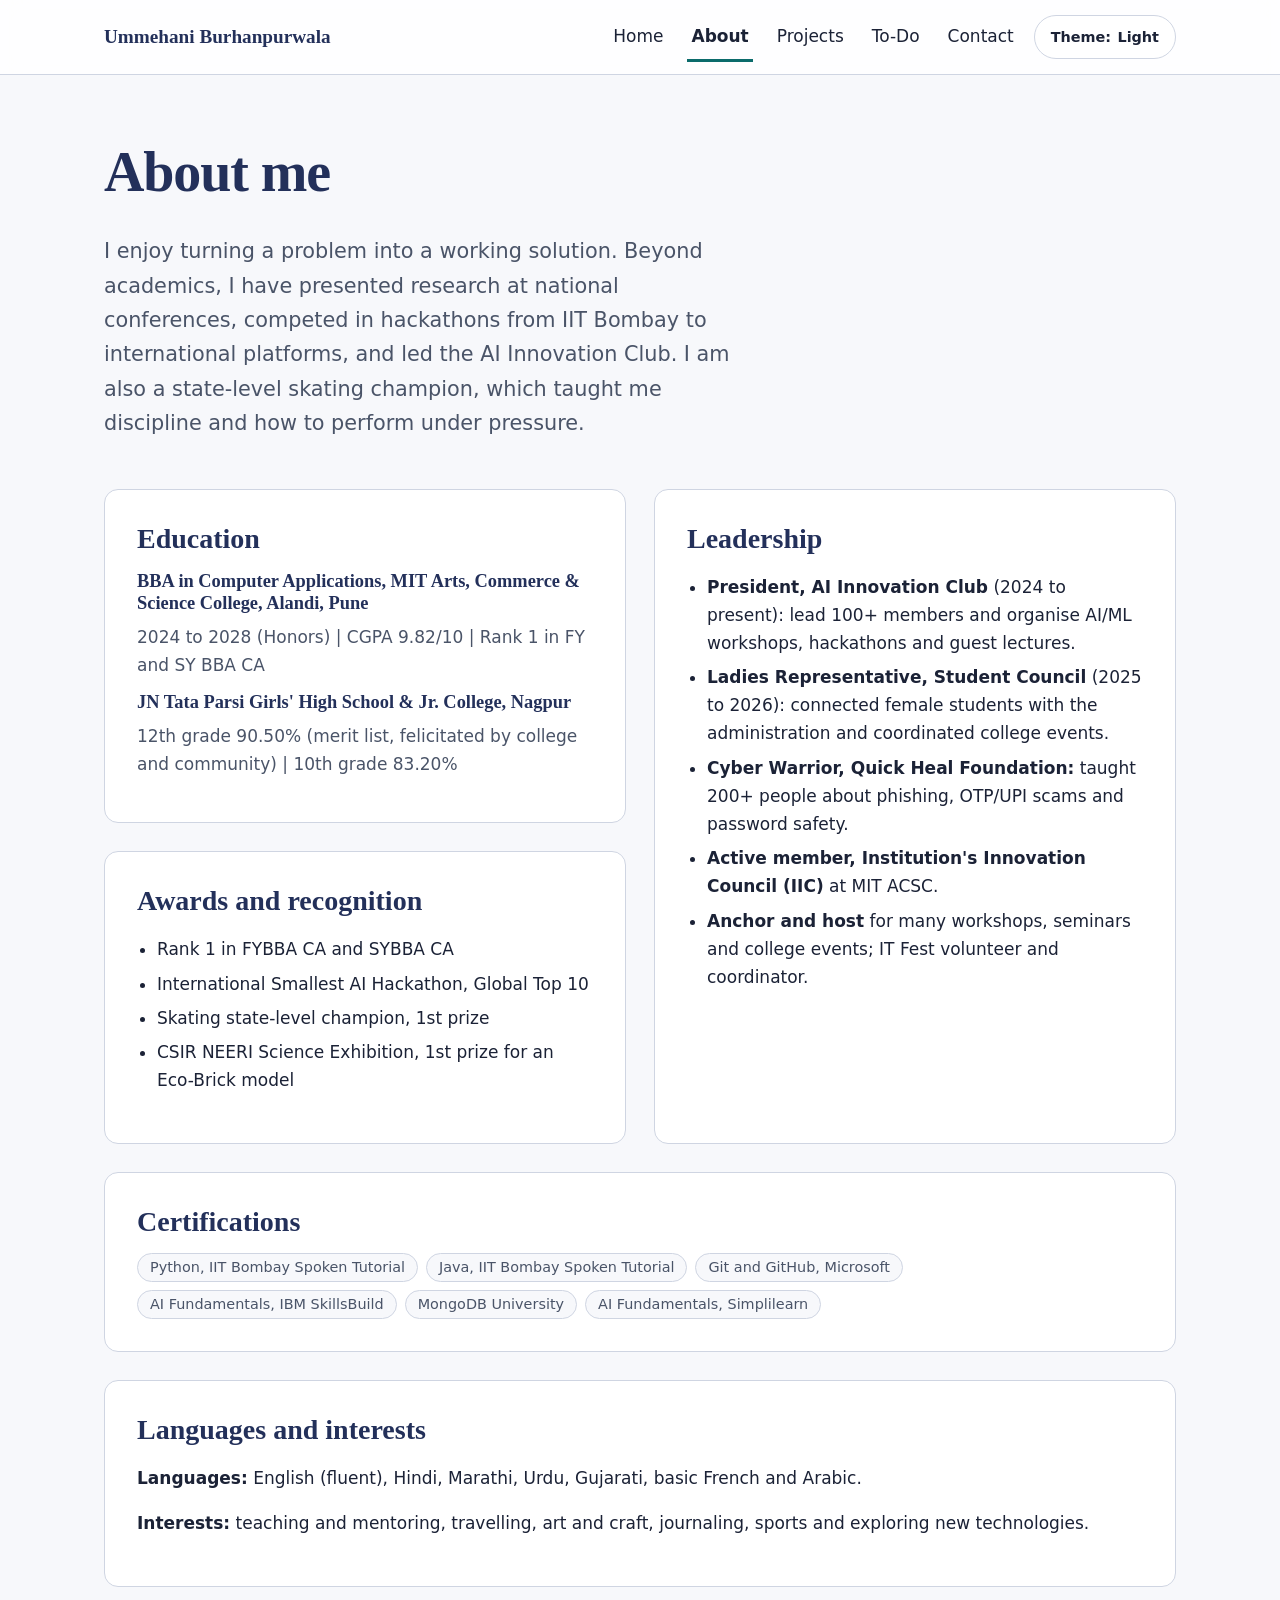
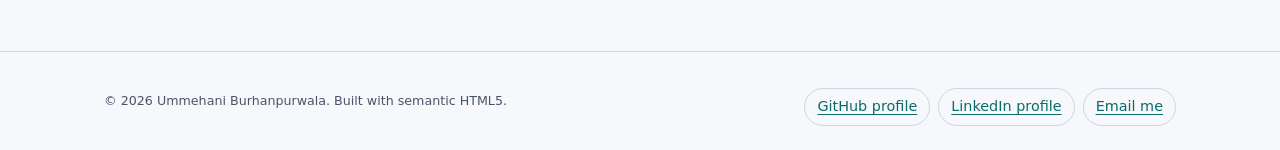
==== commit 7faae009: "Add files via upload" ====
--- a/about.html
+++ b/about.html
@@ -23,7 +23,7 @@
 <header class="site-header" role="banner">
 <div class="wrap">
 <a class="brand" href="index.html">Ummehani Burhanpurwala</a>
-<nav class="nav" aria-label="Primary"><ul><li><a href="index.html">Home</a></li><li><a href="about.html" aria-current="page">About</a></li><li><a href="projects.html">Projects</a></li><li><a href="contact.html">Contact</a></li></ul></nav>
+<nav class="nav" aria-label="Primary"><ul><li><a href="index.html">Home</a></li><li><a href="about.html" aria-current="page">About</a></li><li><a href="projects.html">Projects</a></li><li><a href="todo.html">To-Do</a></li><li><a href="contact.html">Contact</a></li></ul></nav>
 <button class="theme-toggle" id="theme-toggle" type="button" aria-pressed="false" aria-label="Toggle dark mode">Theme: <span>Light</span></button>
 </div>
 </header>
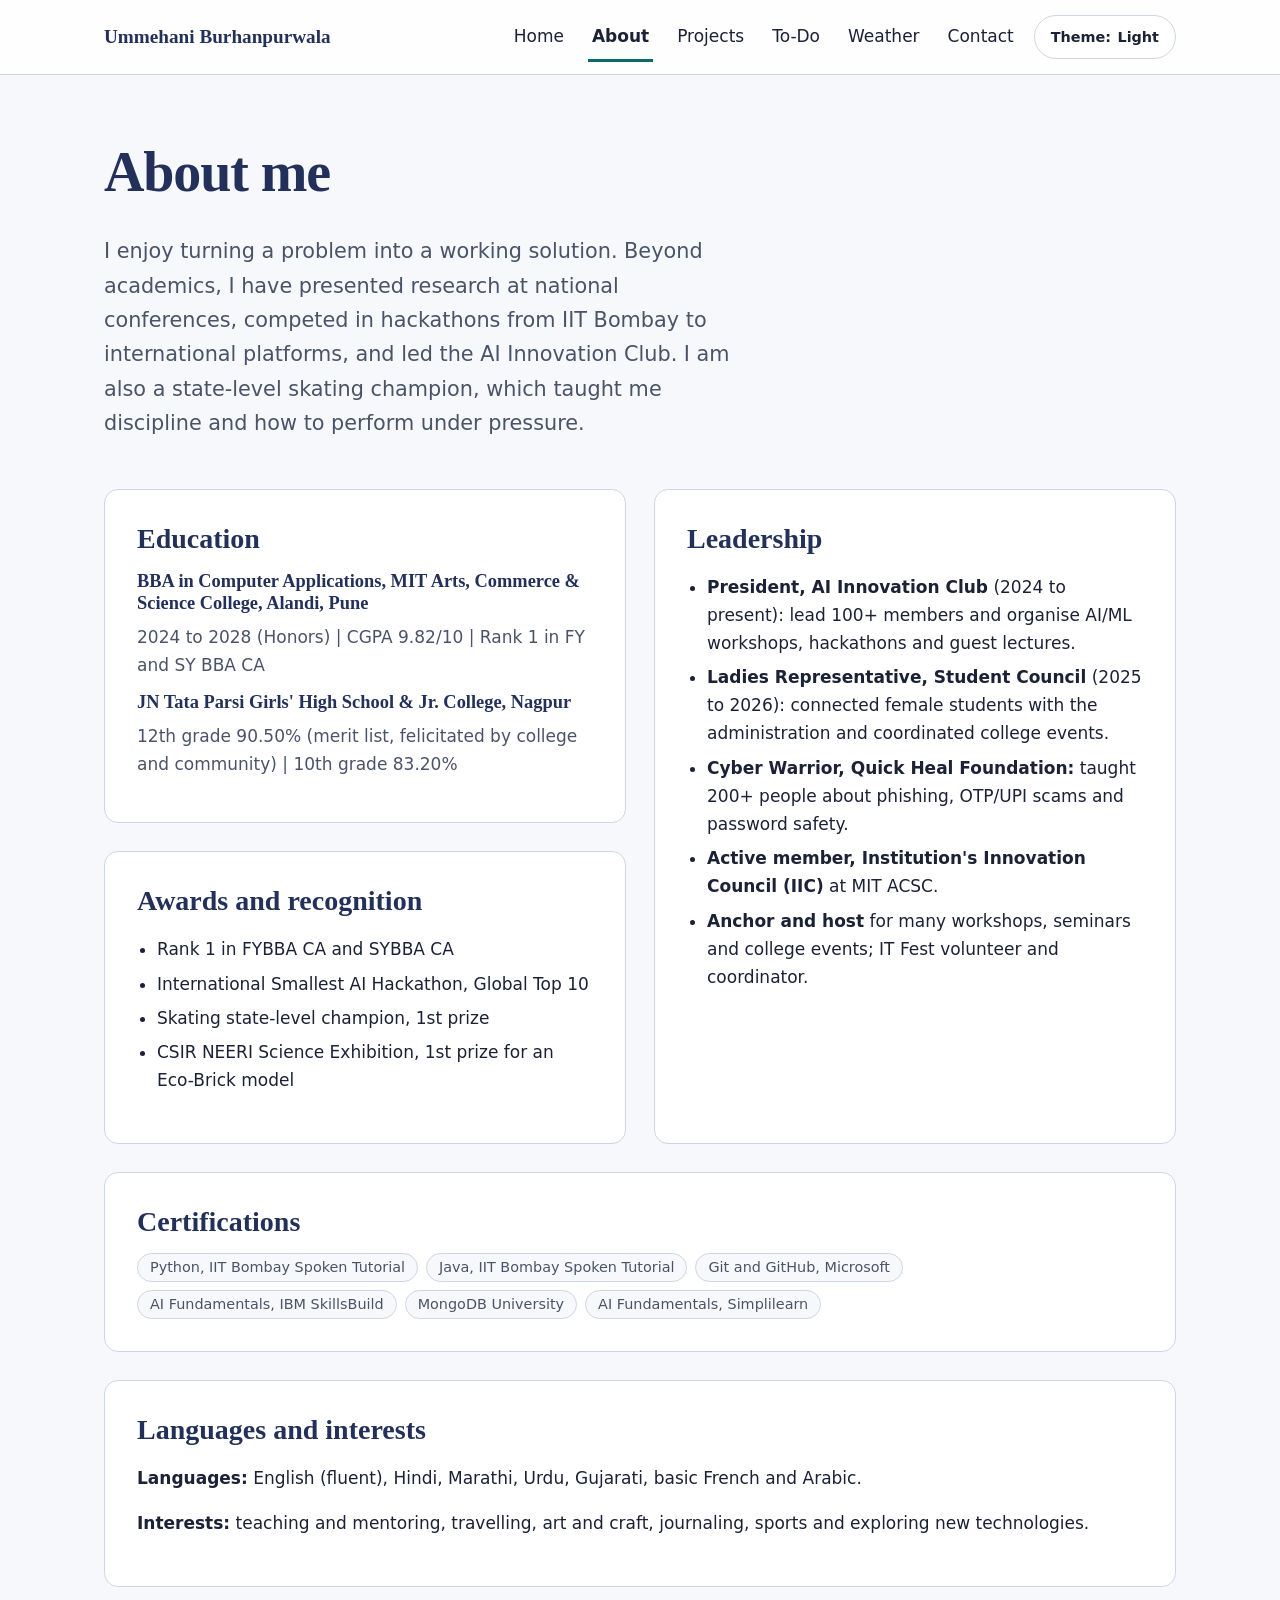
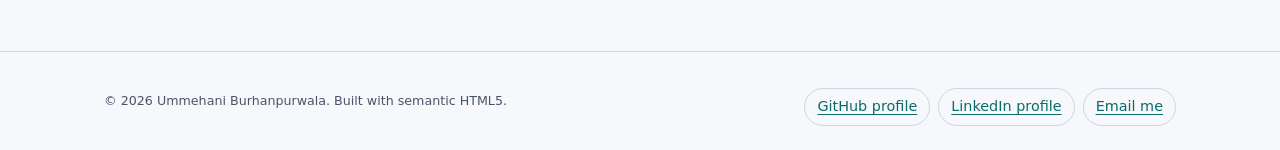
==== commit 16140fde: "Add files via upload" ====
--- a/about.html
+++ b/about.html
@@ -23,7 +23,7 @@
 <header class="site-header" role="banner">
 <div class="wrap">
 <a class="brand" href="index.html">Ummehani Burhanpurwala</a>
-<nav class="nav" aria-label="Primary"><ul><li><a href="index.html">Home</a></li><li><a href="about.html" aria-current="page">About</a></li><li><a href="projects.html">Projects</a></li><li><a href="todo.html">To-Do</a></li><li><a href="contact.html">Contact</a></li></ul></nav>
+<nav class="nav" aria-label="Primary"><ul><li><a href="index.html">Home</a></li><li><a href="about.html" aria-current="page">About</a></li><li><a href="projects.html">Projects</a></li><li><a href="todo.html">To-Do</a></li><li><a href="weather.html">Weather</a></li><li><a href="contact.html">Contact</a></li></ul></nav>
 <button class="theme-toggle" id="theme-toggle" type="button" aria-pressed="false" aria-label="Toggle dark mode">Theme: <span>Light</span></button>
 </div>
 </header>
